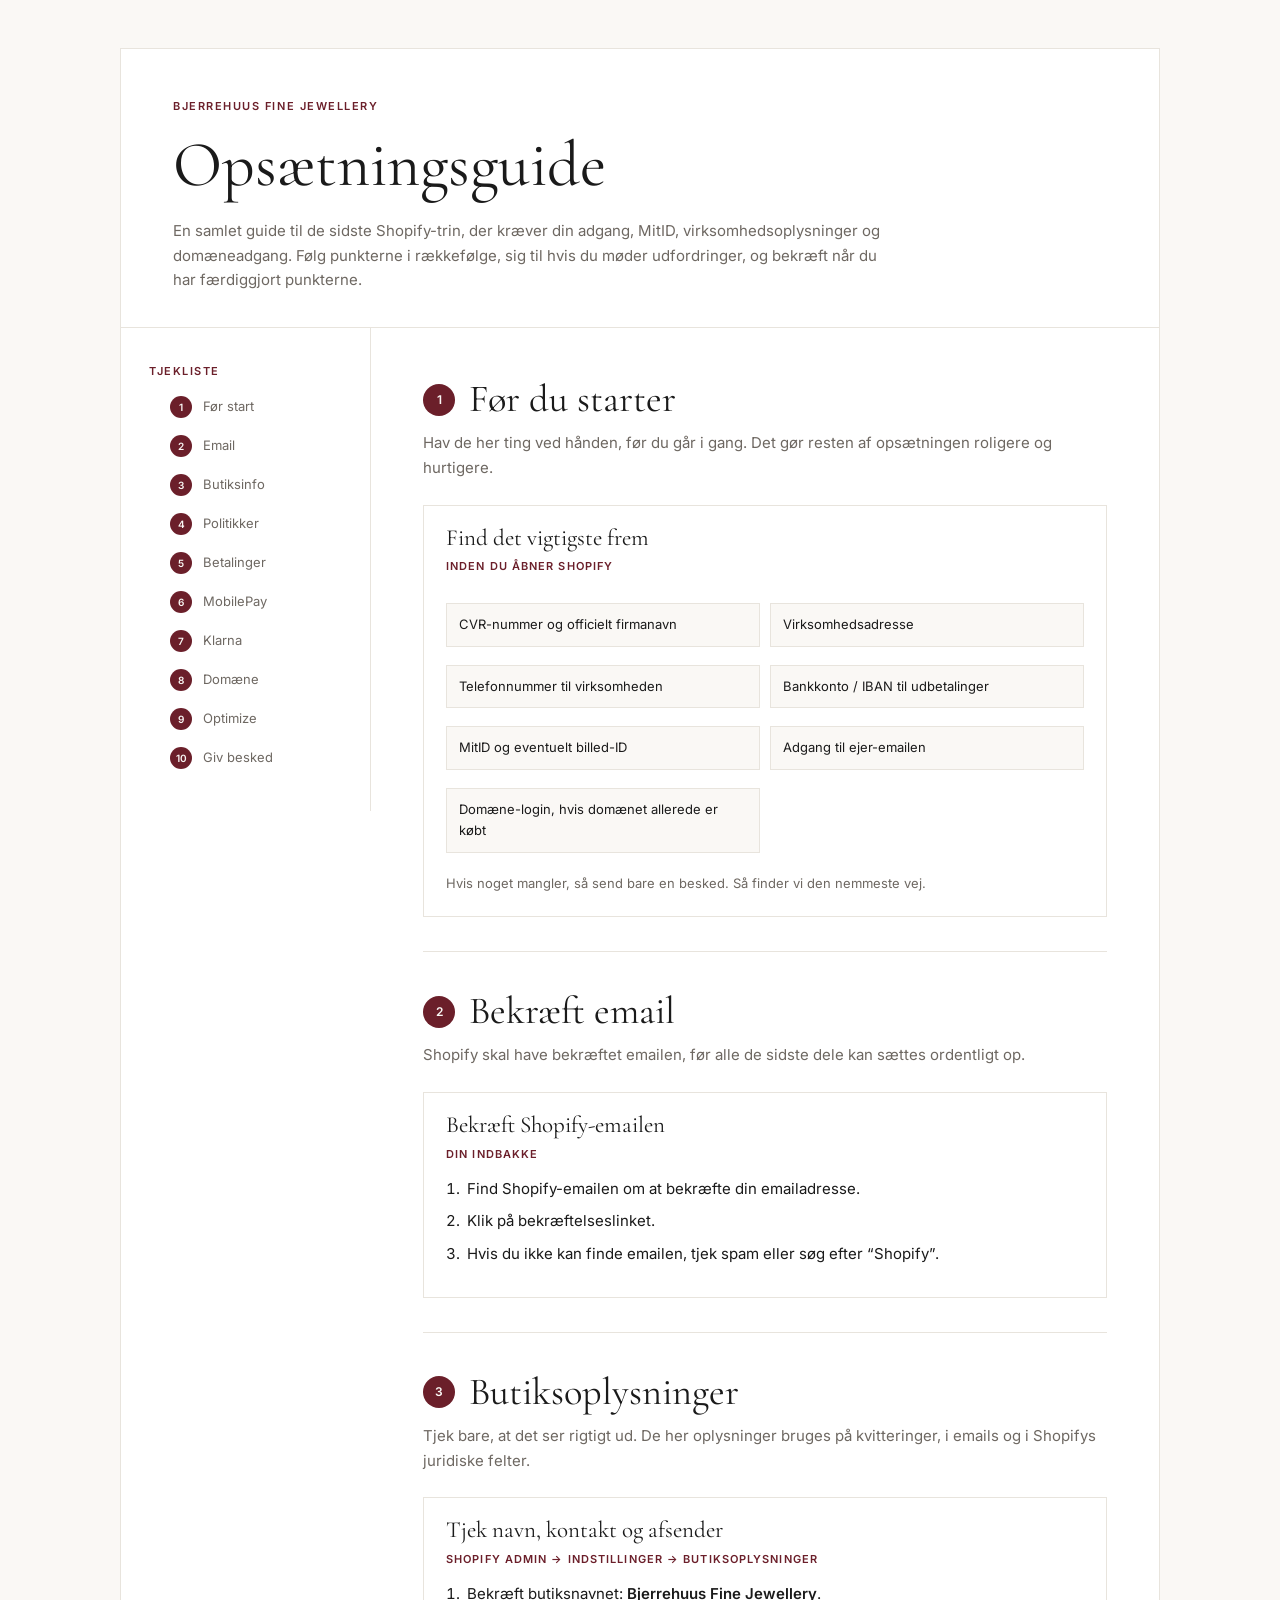
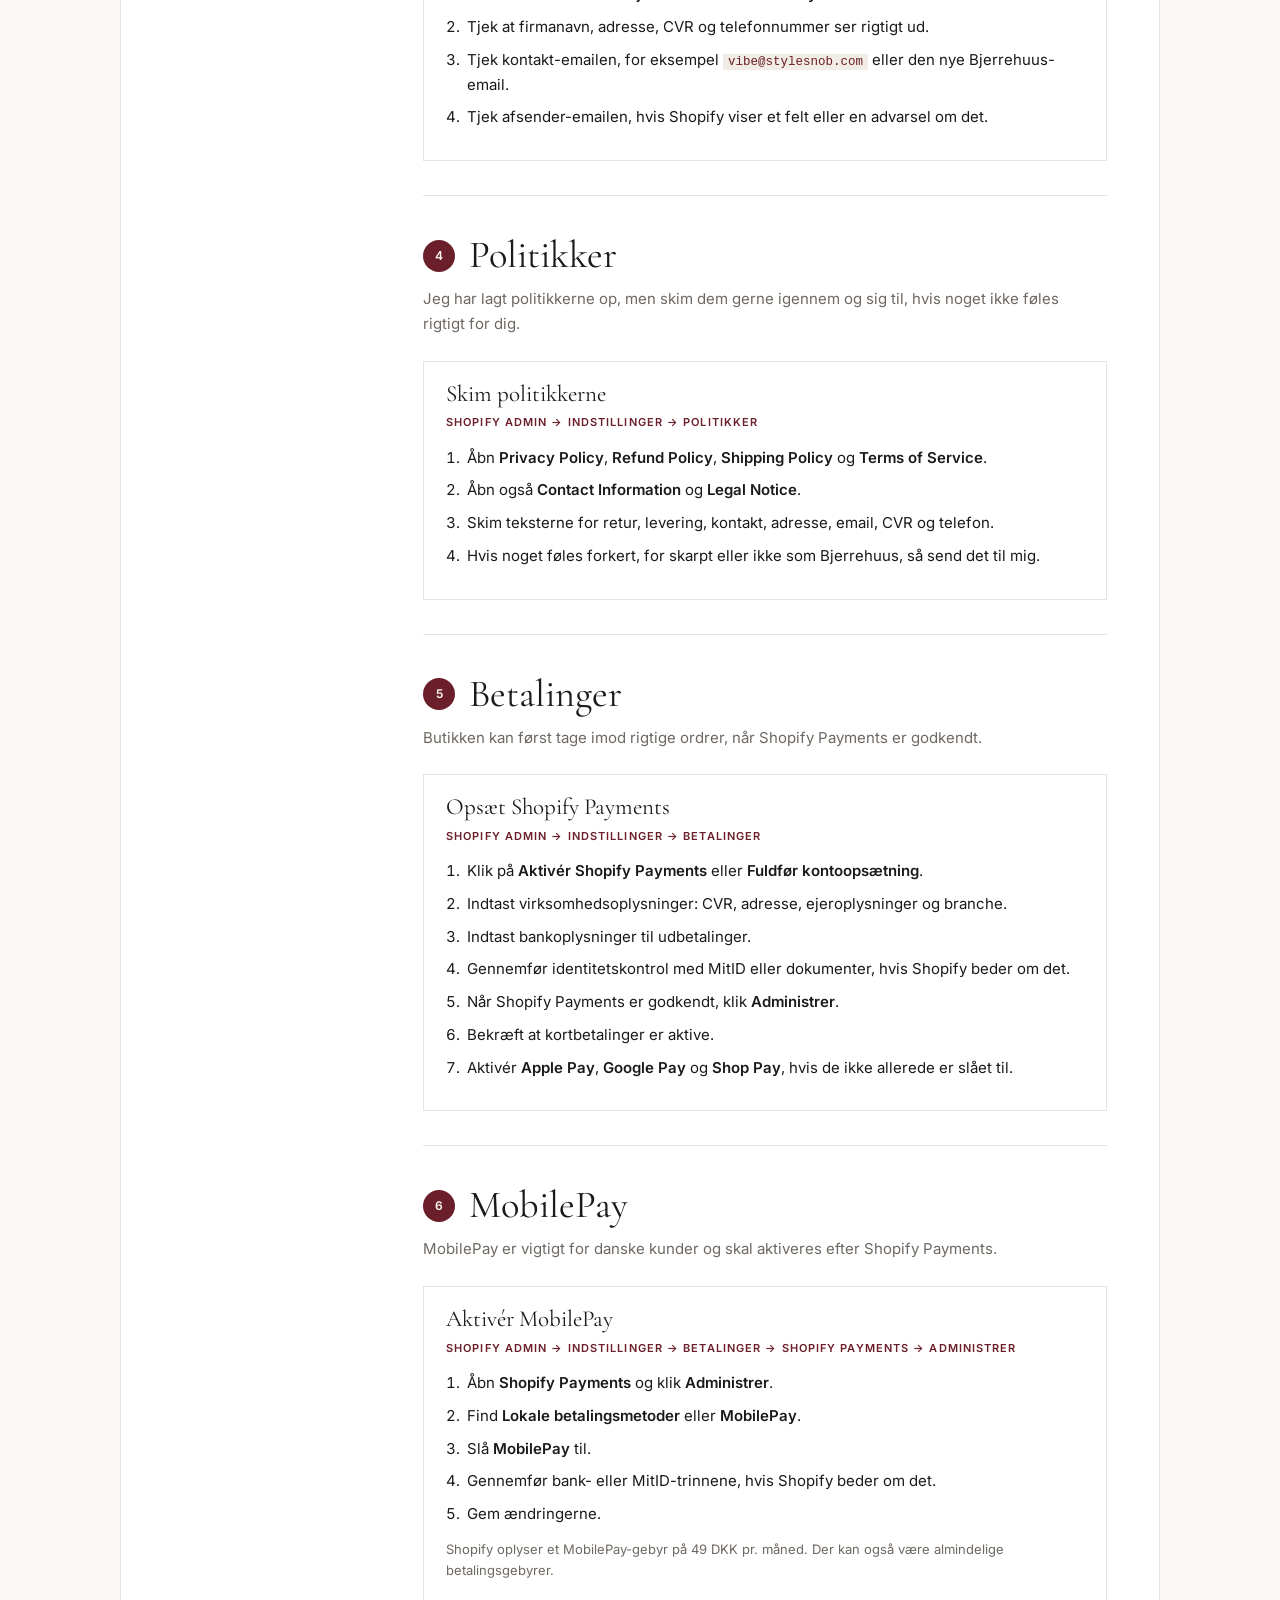
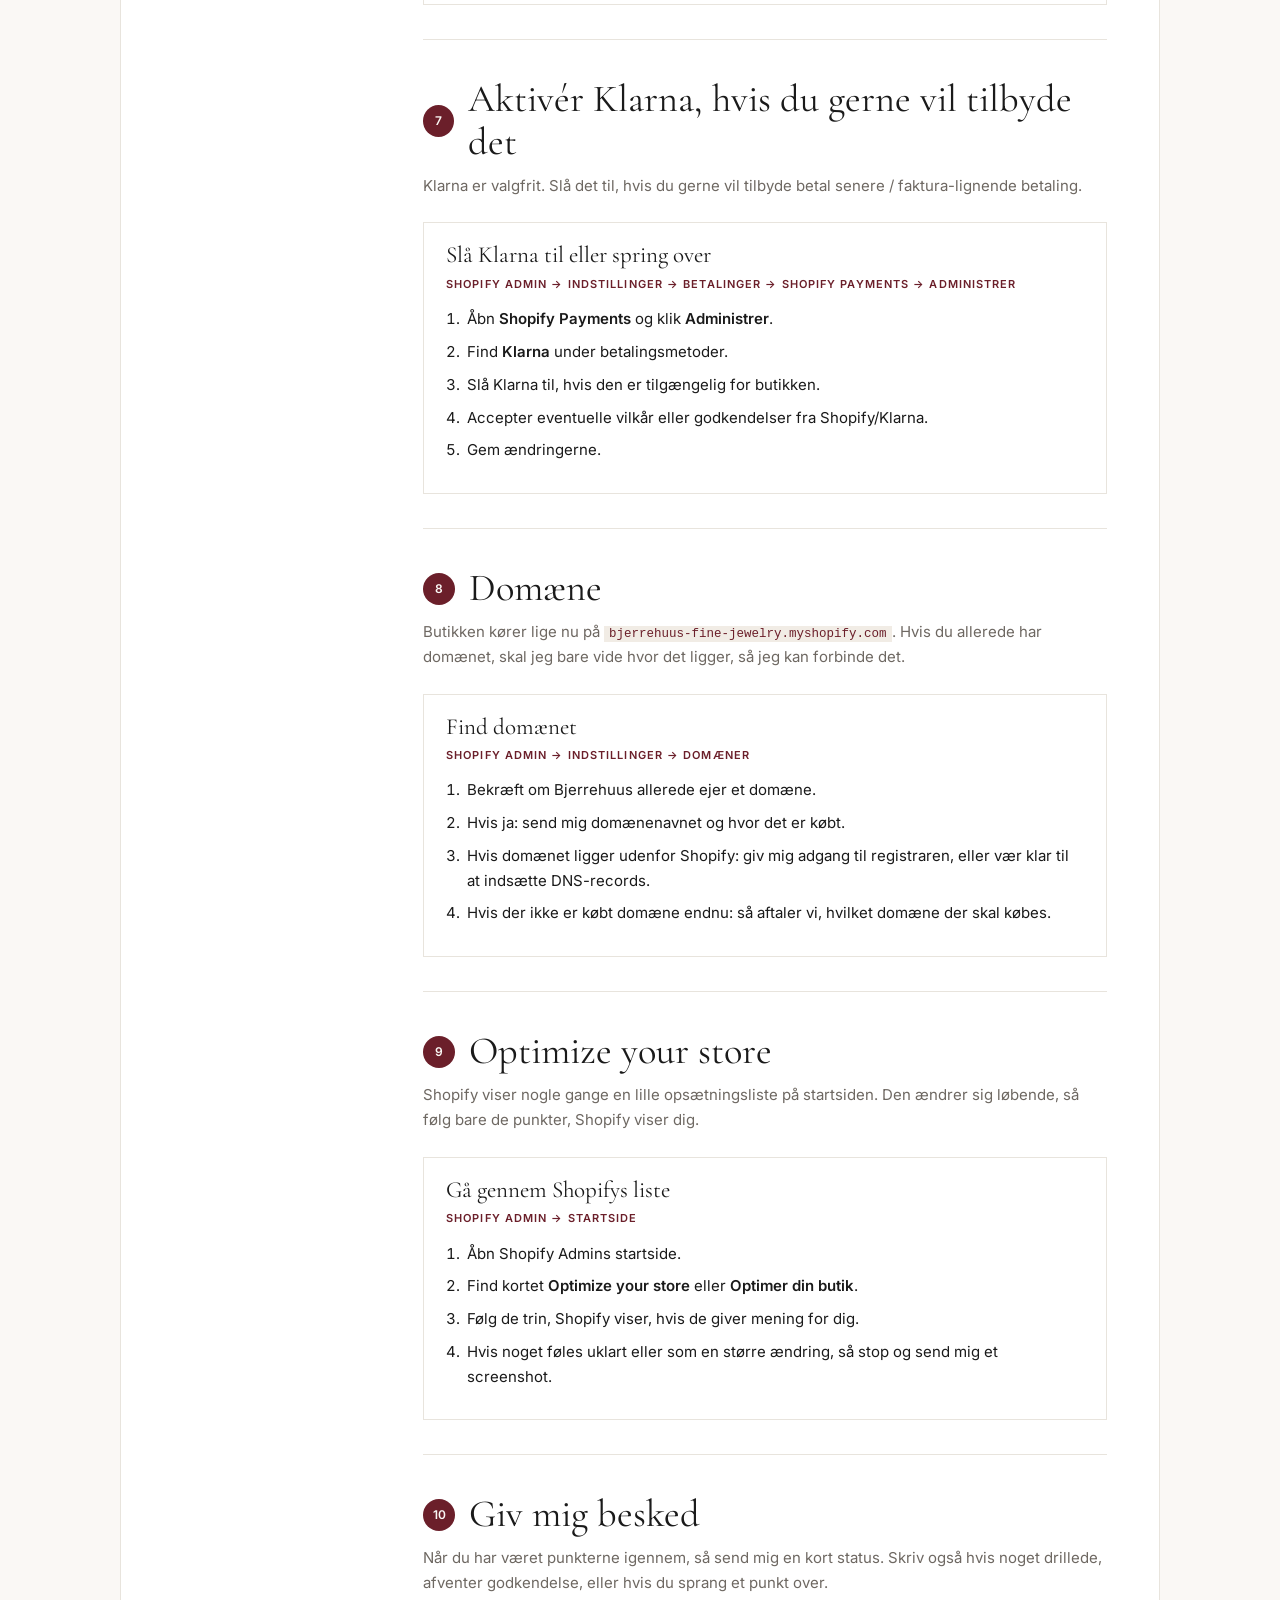
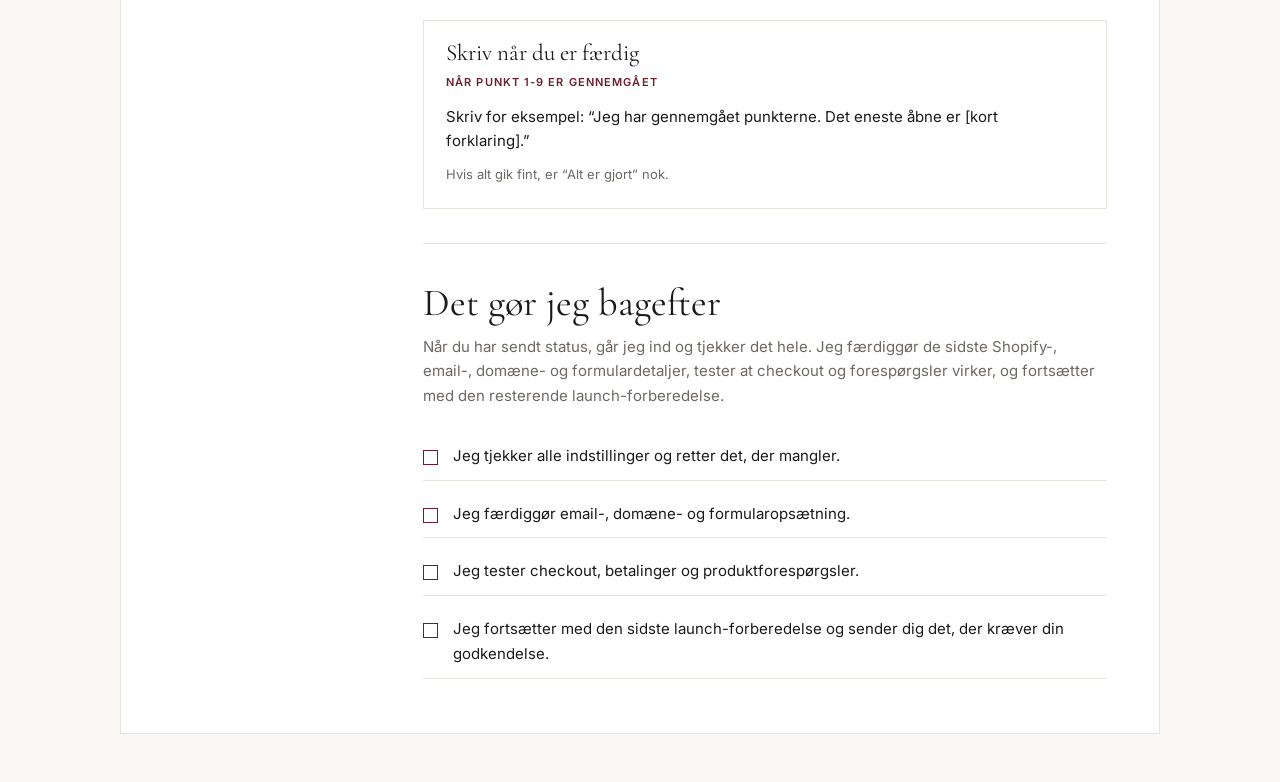
==== client-opsaetningsguide.html @ 72123339 "Add client setup guide page" ====
<!DOCTYPE html>
<html lang="da">
<head>
<meta charset="UTF-8">
<meta name="viewport" content="width=device-width, initial-scale=1.0">
<title>Bjerrehuus Fine Jewellery - Opsætningsguide</title>
<link rel="preconnect" href="https://fonts.googleapis.com">
<link rel="preconnect" href="https://fonts.gstatic.com" crossorigin>
<link href="https://fonts.googleapis.com/css2?family=Cormorant+Garamond:wght@300;400;500&amp;family=Inter:wght@300;400;500;600&amp;display=swap" rel="stylesheet">
<style>
  :root {
    --bg: #FAF8F5;
    --bg-alt: #F1ECE5;
    --surface: #FFFFFF;
    --text: #1A1A1A;
    --muted: #6E6862;
    --accent: #6B1F2A;
    --border: #E8E4DD;
    --font-display: "Cormorant Garamond", Georgia, serif;
    --font-body: "Inter", -apple-system, BlinkMacSystemFont, "Segoe UI", sans-serif;
  }

  * { box-sizing: border-box; margin: 0; padding: 0; }

  html {
    scroll-behavior: smooth;
    -webkit-font-smoothing: antialiased;
    -moz-osx-font-smoothing: grayscale;
  }

  body {
    background: var(--bg);
    color: var(--text);
    font-family: var(--font-body);
    font-size: 15px;
    line-height: 1.65;
    padding: 48px 24px;
  }

  .page {
    max-width: 1040px;
    margin: 0 auto;
    background: var(--surface);
    border: 1px solid var(--border);
  }

  .hero {
    padding: 48px 52px 34px;
    border-bottom: 1px solid var(--border);
  }

  .eyebrow {
    color: var(--accent);
    font-size: 11px;
    font-weight: 600;
    letter-spacing: 0.14em;
    text-transform: uppercase;
    margin-bottom: 14px;
  }

  h1, h2, h3 {
    font-family: var(--font-display);
    font-weight: 400;
    line-height: 1.12;
  }

  h1 {
    max-width: 780px;
    font-size: clamp(2.4rem, 5vw, 4.1rem);
    letter-spacing: 0;
  }

  .subtitle {
    max-width: 720px;
    color: var(--muted);
    font-size: 15px;
    margin-top: 18px;
  }

  .content {
    display: grid;
    grid-template-columns: 250px minmax(0, 1fr);
    align-items: start;
  }

  .sidebar {
    position: sticky;
    top: 18px;
    padding: 34px 28px;
    border-right: 1px solid var(--border);
  }

  .sidebar-title {
    color: var(--accent);
    font-size: 11px;
    font-weight: 600;
    letter-spacing: 0.14em;
    text-transform: uppercase;
    margin-bottom: 16px;
  }

  .nav-list {
    list-style: none;
    display: grid;
    gap: 9px;
  }

  .nav-list a {
    color: var(--muted);
    display: grid;
    grid-template-columns: 24px minmax(0, 1fr);
    gap: 9px;
    align-items: center;
    font-size: 13px;
    text-decoration: none;
  }

  .nav-list a:hover { color: var(--accent); }

  .nav-number {
    width: 22px;
    height: 22px;
    display: inline-flex;
    align-items: center;
    justify-content: center;
    background: var(--accent);
    color: var(--bg);
    font-size: 10px;
    font-weight: 600;
    line-height: 1;
    border-radius: 50%;
  }

  .main {
    padding: 12px 52px 54px;
  }

  .section {
    padding-top: 38px;
  }

  .section + .section {
    border-top: 1px solid var(--border);
    margin-top: 34px;
  }

  .section-heading {
    display: flex;
    align-items: center;
    gap: 14px;
    margin-bottom: 10px;
  }

  h2 {
    font-size: clamp(1.8rem, 3vw, 2.5rem);
    margin-bottom: 10px;
  }

  .section-heading h2 {
    margin-bottom: 0;
  }

  .section-intro {
    max-width: 680px;
    color: var(--muted);
    margin-bottom: 24px;
  }

  .task {
    border: 1px solid var(--border);
    background: var(--surface);
    margin-bottom: 16px;
  }

  .task-header {
    padding: 20px 22px 14px;
  }

  .number {
    width: 32px;
    height: 32px;
    display: inline-flex;
    align-items: center;
    justify-content: center;
    background: var(--accent);
    color: var(--bg);
    font-size: 12px;
    font-weight: 600;
    line-height: 1;
    border-radius: 50%;
  }

  h3 {
    font-size: 23px;
    margin-bottom: 6px;
  }

  .where {
    color: var(--accent);
    font-size: 11px;
    font-weight: 600;
    letter-spacing: 0.1em;
    text-transform: uppercase;
  }

  .task-body {
    padding: 0 22px 22px;
  }

  .task-body p + p {
    margin-top: 10px;
  }

  .prep {
    display: grid;
    grid-template-columns: repeat(2, minmax(0, 1fr));
    gap: 10px;
    list-style: none;
    margin-top: 14px;
  }

  .prep li {
    border: 1px solid var(--border);
    background: var(--bg);
    color: var(--text);
    font-size: 13px;
    padding: 10px 12px;
  }

  ol, ul.steps {
    padding-left: 18px;
  }

  li {
    margin-bottom: 8px;
    padding-left: 3px;
  }

  strong { font-weight: 600; }

  code {
    background: var(--bg-alt);
    color: var(--accent);
    font-family: "SF Mono", "Fira Code", ui-monospace, monospace;
    font-size: 12.5px;
    padding: 1px 5px;
  }

  .quiet-note {
    color: var(--muted);
    font-size: 13px;
    margin-top: 12px;
  }

  .checklist {
    display: grid;
    gap: 10px;
    list-style: none;
  }

  .checklist li {
    border-bottom: 1px solid var(--border);
    margin: 0;
    padding: 11px 0 11px 30px;
    position: relative;
  }

  .checklist li::before {
    content: "";
    position: absolute;
    left: 0;
    top: 17px;
    width: 13px;
    height: 13px;
    border: 1.5px solid var(--accent);
  }

  @media (max-width: 860px) {
    body { padding: 24px 14px; }
    .hero { padding: 34px 24px 28px; }
    .content { display: block; }
    .sidebar {
      position: static;
      border-right: 0;
      border-bottom: 1px solid var(--border);
      padding: 24px;
    }
    .nav-list {
      grid-template-columns: repeat(2, minmax(0, 1fr));
      column-gap: 18px;
    }
    .main { padding: 0 24px 34px; }
    .number {
      width: 28px;
      height: 28px;
    }
    .task-header { padding: 18px 16px 12px; }
    .task-body { padding: 0 16px 18px; }
    .prep { grid-template-columns: 1fr; }
  }

  @media (max-width: 560px) {
    body { padding: 0; }
    .page { border-left: 0; border-right: 0; }
    .hero { padding: 30px 18px 24px; }
    .sidebar { padding: 22px 18px; }
    .main { padding: 0 18px 30px; }
    .nav-list { grid-template-columns: 1fr; }
    .task-body { padding: 0 16px 18px; }
  }

  @media print {
    body {
      background: #fff;
      padding: 0;
    }
    .page {
      border: 0;
    }
    .content {
      display: block;
    }
    .sidebar {
      display: none;
    }
    .main,
    .hero {
      padding-left: 0;
      padding-right: 0;
    }
    .task {
      break-inside: avoid;
    }
  }
</style>
</head>
<body>
<main class="page">
  <header class="hero">
    <p class="eyebrow">Bjerrehuus Fine Jewellery</p>
    <h1>Opsætningsguide</h1>
    <p class="subtitle">En samlet guide til de sidste Shopify-trin, der kræver din adgang, MitID, virksomhedsoplysninger og domæneadgang. Følg punkterne i rækkefølge, sig til hvis du møder udfordringer, og bekræft når du har færdiggjort punkterne.</p>
  </header>

  <div class="content">
    <aside class="sidebar" aria-label="Indhold">
      <p class="sidebar-title">Tjekliste</p>
      <nav>
        <ol class="nav-list">
          <li><a href="#start"><span class="nav-number">1</span><span>Før start</span></a></li>
          <li><a href="#email"><span class="nav-number">2</span><span>Email</span></a></li>
          <li><a href="#details"><span class="nav-number">3</span><span>Butiksinfo</span></a></li>
          <li><a href="#policies"><span class="nav-number">4</span><span>Politikker</span></a></li>
          <li><a href="#payments"><span class="nav-number">5</span><span>Betalinger</span></a></li>
          <li><a href="#mobilepay"><span class="nav-number">6</span><span>MobilePay</span></a></li>
          <li><a href="#klarna"><span class="nav-number">7</span><span>Klarna</span></a></li>
          <li><a href="#domain"><span class="nav-number">8</span><span>Domæne</span></a></li>
          <li><a href="#optimize"><span class="nav-number">9</span><span>Optimize</span></a></li>
          <li><a href="#notify"><span class="nav-number">10</span><span>Giv besked</span></a></li>
        </ol>
      </nav>
    </aside>

    <div class="main">
      <section class="section" id="start">
        <div class="section-heading">
          <span class="number">1</span>
          <h2>Før du starter</h2>
        </div>
        <p class="section-intro">Hav de her ting ved hånden, før du går i gang. Det gør resten af opsætningen roligere og hurtigere.</p>
        <div class="task">
          <div class="task-header">
            <div>
              <h3>Find det vigtigste frem</h3>
              <p class="where">Inden du åbner Shopify</p>
            </div>
          </div>
          <div class="task-body">
            <ul class="prep">
              <li>CVR-nummer og officielt firmanavn</li>
              <li>Virksomhedsadresse</li>
              <li>Telefonnummer til virksomheden</li>
              <li>Bankkonto / IBAN til udbetalinger</li>
              <li>MitID og eventuelt billed-ID</li>
              <li>Adgang til ejer-emailen</li>
              <li>Domæne-login, hvis domænet allerede er købt</li>
            </ul>
            <p class="quiet-note">Hvis noget mangler, så send bare en besked. Så finder vi den nemmeste vej.</p>
          </div>
        </div>
      </section>

      <section class="section" id="email">
        <div class="section-heading">
          <span class="number">2</span>
          <h2>Bekræft email</h2>
        </div>
        <p class="section-intro">Shopify skal have bekræftet emailen, før alle de sidste dele kan sættes ordentligt op.</p>
        <div class="task">
          <div class="task-header">
            <div>
              <h3>Bekræft Shopify-emailen</h3>
              <p class="where">Din indbakke</p>
            </div>
          </div>
          <div class="task-body">
            <ol>
              <li>Find Shopify-emailen om at bekræfte din emailadresse.</li>
              <li>Klik på bekræftelseslinket.</li>
              <li>Hvis du ikke kan finde emailen, tjek spam eller søg efter “Shopify”.</li>
            </ol>
          </div>
        </div>
      </section>

      <section class="section" id="details">
        <div class="section-heading">
          <span class="number">3</span>
          <h2>Butiksoplysninger</h2>
        </div>
        <p class="section-intro">Tjek bare, at det ser rigtigt ud. De her oplysninger bruges på kvitteringer, i emails og i Shopifys juridiske felter.</p>
        <div class="task">
          <div class="task-header">
            <div>
              <h3>Tjek navn, kontakt og afsender</h3>
              <p class="where">Shopify Admin → Indstillinger → Butiksoplysninger</p>
            </div>
          </div>
          <div class="task-body">
            <ol>
              <li>Bekræft butiksnavnet: <strong>Bjerrehuus Fine Jewellery</strong>.</li>
              <li>Tjek at firmanavn, adresse, CVR og telefonnummer ser rigtigt ud.</li>
              <li>Tjek kontakt-emailen, for eksempel <code>vibe@stylesnob.com</code> eller den nye Bjerrehuus-email.</li>
              <li>Tjek afsender-emailen, hvis Shopify viser et felt eller en advarsel om det.</li>
            </ol>
          </div>
        </div>
      </section>

      <section class="section" id="policies">
        <div class="section-heading">
          <span class="number">4</span>
          <h2>Politikker</h2>
        </div>
        <p class="section-intro">Jeg har lagt politikkerne op, men skim dem gerne igennem og sig til, hvis noget ikke føles rigtigt for dig.</p>
        <div class="task">
          <div class="task-header">
            <div>
              <h3>Skim politikkerne</h3>
              <p class="where">Shopify Admin → Indstillinger → Politikker</p>
            </div>
          </div>
          <div class="task-body">
            <ol>
              <li>Åbn <strong>Privacy Policy</strong>, <strong>Refund Policy</strong>, <strong>Shipping Policy</strong> og <strong>Terms of Service</strong>.</li>
              <li>Åbn også <strong>Contact Information</strong> og <strong>Legal Notice</strong>.</li>
              <li>Skim teksterne for retur, levering, kontakt, adresse, email, CVR og telefon.</li>
              <li>Hvis noget føles forkert, for skarpt eller ikke som Bjerrehuus, så send det til mig.</li>
            </ol>
          </div>
        </div>
      </section>

      <section class="section" id="payments">
        <div class="section-heading">
          <span class="number">5</span>
          <h2>Betalinger</h2>
        </div>
        <p class="section-intro">Butikken kan først tage imod rigtige ordrer, når Shopify Payments er godkendt.</p>
        <div class="task">
          <div class="task-header">
            <div>
              <h3>Opsæt Shopify Payments</h3>
              <p class="where">Shopify Admin → Indstillinger → Betalinger</p>
            </div>
          </div>
          <div class="task-body">
            <ol>
              <li>Klik på <strong>Aktivér Shopify Payments</strong> eller <strong>Fuldfør kontoopsætning</strong>.</li>
              <li>Indtast virksomhedsoplysninger: CVR, adresse, ejeroplysninger og branche.</li>
              <li>Indtast bankoplysninger til udbetalinger.</li>
              <li>Gennemfør identitetskontrol med MitID eller dokumenter, hvis Shopify beder om det.</li>
              <li>Når Shopify Payments er godkendt, klik <strong>Administrer</strong>.</li>
              <li>Bekræft at kortbetalinger er aktive.</li>
              <li>Aktivér <strong>Apple Pay</strong>, <strong>Google Pay</strong> og <strong>Shop Pay</strong>, hvis de ikke allerede er slået til.</li>
            </ol>
          </div>
        </div>
      </section>

      <section class="section" id="mobilepay">
        <div class="section-heading">
          <span class="number">6</span>
          <h2>MobilePay</h2>
        </div>
        <p class="section-intro">MobilePay er vigtigt for danske kunder og skal aktiveres efter Shopify Payments.</p>
        <div class="task">
          <div class="task-header">
            <div>
              <h3>Aktivér MobilePay</h3>
              <p class="where">Shopify Admin → Indstillinger → Betalinger → Shopify Payments → Administrer</p>
            </div>
          </div>
          <div class="task-body">
            <ol>
              <li>Åbn <strong>Shopify Payments</strong> og klik <strong>Administrer</strong>.</li>
              <li>Find <strong>Lokale betalingsmetoder</strong> eller <strong>MobilePay</strong>.</li>
              <li>Slå <strong>MobilePay</strong> til.</li>
              <li>Gennemfør bank- eller MitID-trinnene, hvis Shopify beder om det.</li>
              <li>Gem ændringerne.</li>
            </ol>
            <p class="quiet-note">Shopify oplyser et MobilePay-gebyr på 49 DKK pr. måned. Der kan også være almindelige betalingsgebyrer.</p>
          </div>
        </div>
      </section>

      <section class="section" id="klarna">
        <div class="section-heading">
          <span class="number">7</span>
          <h2>Aktivér Klarna, hvis du gerne vil tilbyde det</h2>
        </div>
        <p class="section-intro">Klarna er valgfrit. Slå det til, hvis du gerne vil tilbyde betal senere / faktura-lignende betaling.</p>
        <div class="task">
          <div class="task-header">
            <div>
              <h3>Slå Klarna til eller spring over</h3>
              <p class="where">Shopify Admin → Indstillinger → Betalinger → Shopify Payments → Administrer</p>
            </div>
          </div>
          <div class="task-body">
            <ol>
              <li>Åbn <strong>Shopify Payments</strong> og klik <strong>Administrer</strong>.</li>
              <li>Find <strong>Klarna</strong> under betalingsmetoder.</li>
              <li>Slå Klarna til, hvis den er tilgængelig for butikken.</li>
              <li>Accepter eventuelle vilkår eller godkendelser fra Shopify/Klarna.</li>
              <li>Gem ændringerne.</li>
            </ol>
          </div>
        </div>
      </section>

      <section class="section" id="domain">
        <div class="section-heading">
          <span class="number">8</span>
          <h2>Domæne</h2>
        </div>
        <p class="section-intro">Butikken kører lige nu på <code>bjerrehuus-fine-jewelry.myshopify.com</code>. Hvis du allerede har domænet, skal jeg bare vide hvor det ligger, så jeg kan forbinde det.</p>
        <div class="task">
          <div class="task-header">
            <div>
              <h3>Find domænet</h3>
              <p class="where">Shopify Admin → Indstillinger → Domæner</p>
            </div>
          </div>
          <div class="task-body">
            <ol>
              <li>Bekræft om Bjerrehuus allerede ejer et domæne.</li>
              <li>Hvis ja: send mig domænenavnet og hvor det er købt.</li>
              <li>Hvis domænet ligger udenfor Shopify: giv mig adgang til registraren, eller vær klar til at indsætte DNS-records.</li>
              <li>Hvis der ikke er købt domæne endnu: så aftaler vi, hvilket domæne der skal købes.</li>
            </ol>
          </div>
        </div>
      </section>

      <section class="section" id="optimize">
        <div class="section-heading">
          <span class="number">9</span>
          <h2>Optimize your store</h2>
        </div>
        <p class="section-intro">Shopify viser nogle gange en lille opsætningsliste på startsiden. Den ændrer sig løbende, så følg bare de punkter, Shopify viser dig.</p>
        <div class="task">
          <div class="task-header">
            <div>
              <h3>Gå gennem Shopifys liste</h3>
              <p class="where">Shopify Admin → Startside</p>
            </div>
          </div>
          <div class="task-body">
            <ol>
              <li>Åbn Shopify Admins startside.</li>
              <li>Find kortet <strong>Optimize your store</strong> eller <strong>Optimer din butik</strong>.</li>
              <li>Følg de trin, Shopify viser, hvis de giver mening for dig.</li>
              <li>Hvis noget føles uklart eller som en større ændring, så stop og send mig et screenshot.</li>
            </ol>
          </div>
        </div>
      </section>

      <section class="section" id="notify">
        <div class="section-heading">
          <span class="number">10</span>
          <h2>Giv mig besked</h2>
        </div>
        <p class="section-intro">Når du har været punkterne igennem, så send mig en kort status. Skriv også hvis noget drillede, afventer godkendelse, eller hvis du sprang et punkt over.</p>
        <div class="task">
          <div class="task-header">
            <div>
              <h3>Skriv når du er færdig</h3>
              <p class="where">Når punkt 1-9 er gennemgået</p>
            </div>
          </div>
          <div class="task-body">
            <p>Skriv for eksempel: “Jeg har gennemgået punkterne. Det eneste åbne er [kort forklaring].”</p>
            <p class="quiet-note">Hvis alt gik fint, er “Alt er gjort” nok.</p>
          </div>
        </div>
      </section>

      <section class="section" id="patrick">
        <h2>Det gør jeg bagefter</h2>
        <p class="section-intro">Når du har sendt status, går jeg ind og tjekker det hele. Jeg færdiggør de sidste Shopify-, email-, domæne- og formulardetaljer, tester at checkout og forespørgsler virker, og fortsætter med den resterende launch-forberedelse.</p>
        <ul class="checklist">
          <li>Jeg tjekker alle indstillinger og retter det, der mangler.</li>
          <li>Jeg færdiggør email-, domæne- og formularopsætning.</li>
          <li>Jeg tester checkout, betalinger og produktforespørgsler.</li>
          <li>Jeg fortsætter med den sidste launch-forberedelse og sender dig det, der kræver din godkendelse.</li>
        </ul>
      </section>
    </div>
  </div>
</main>
</body>
</html>
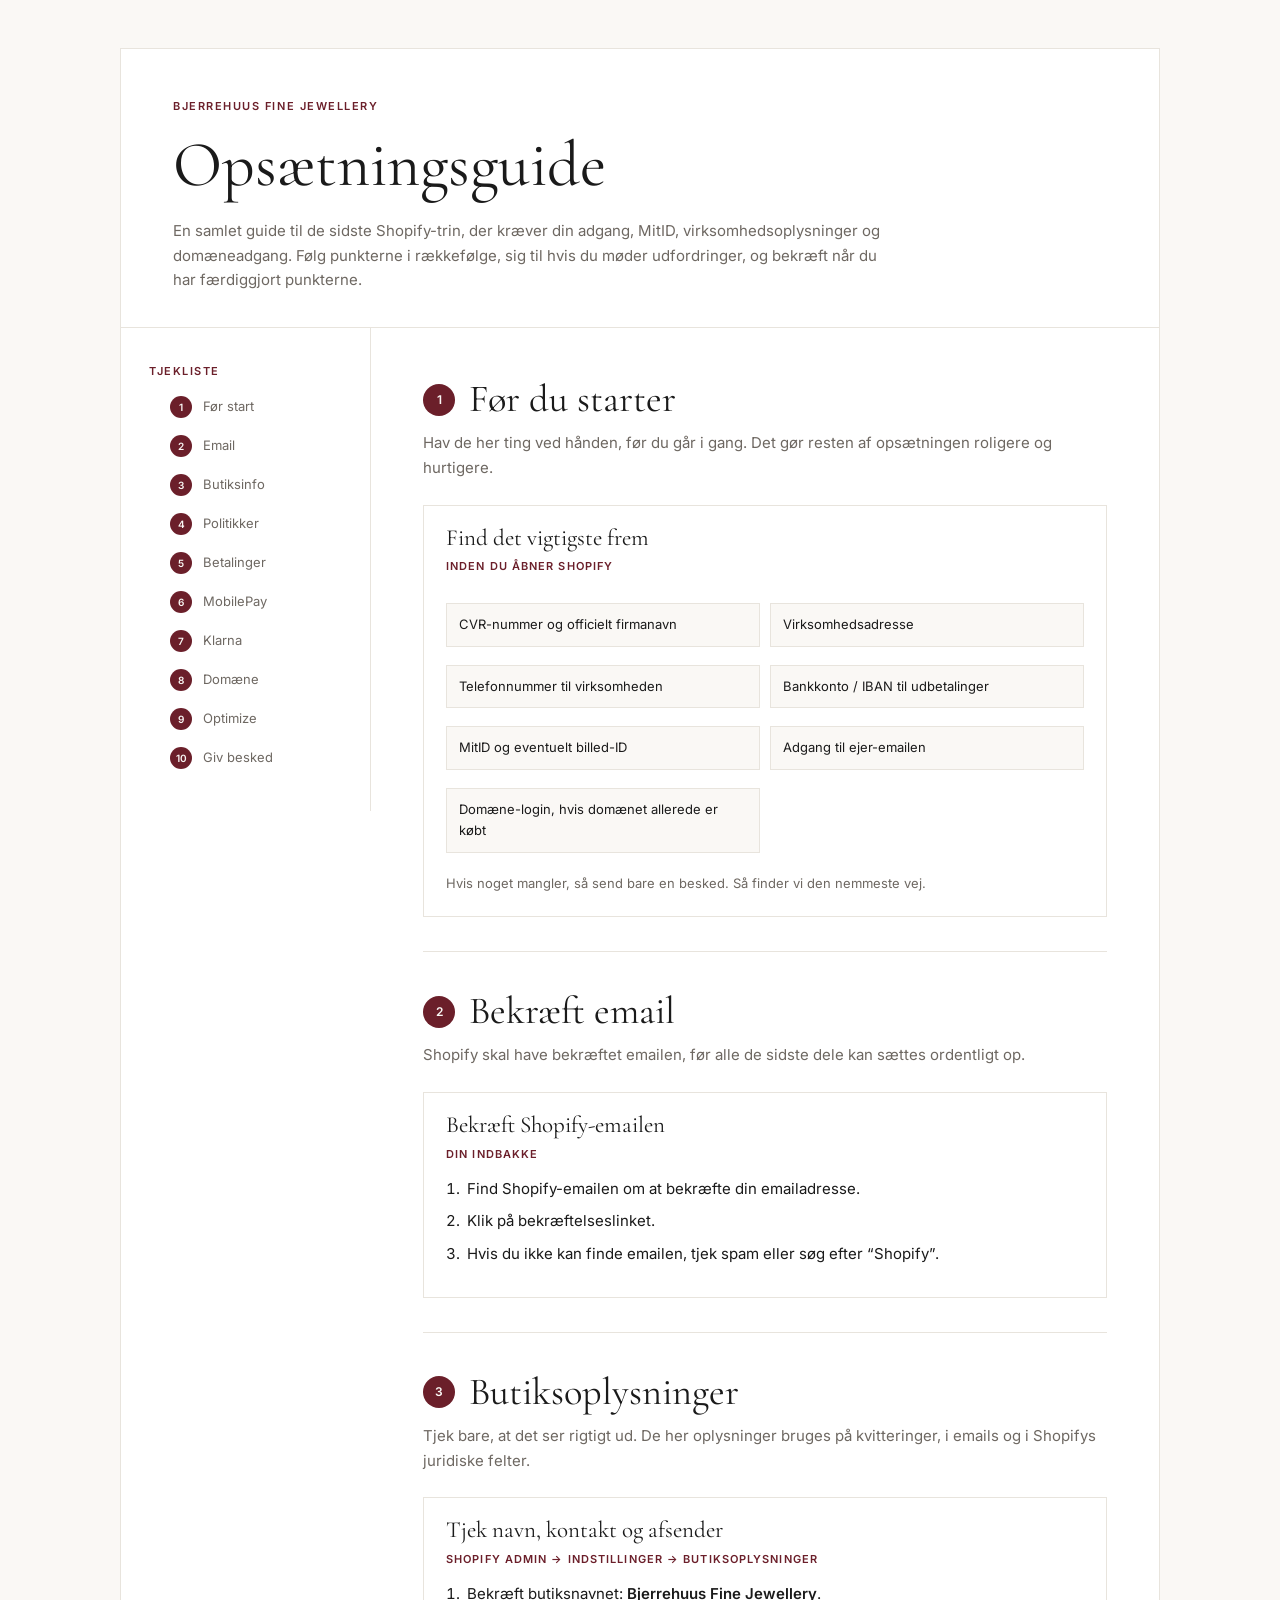
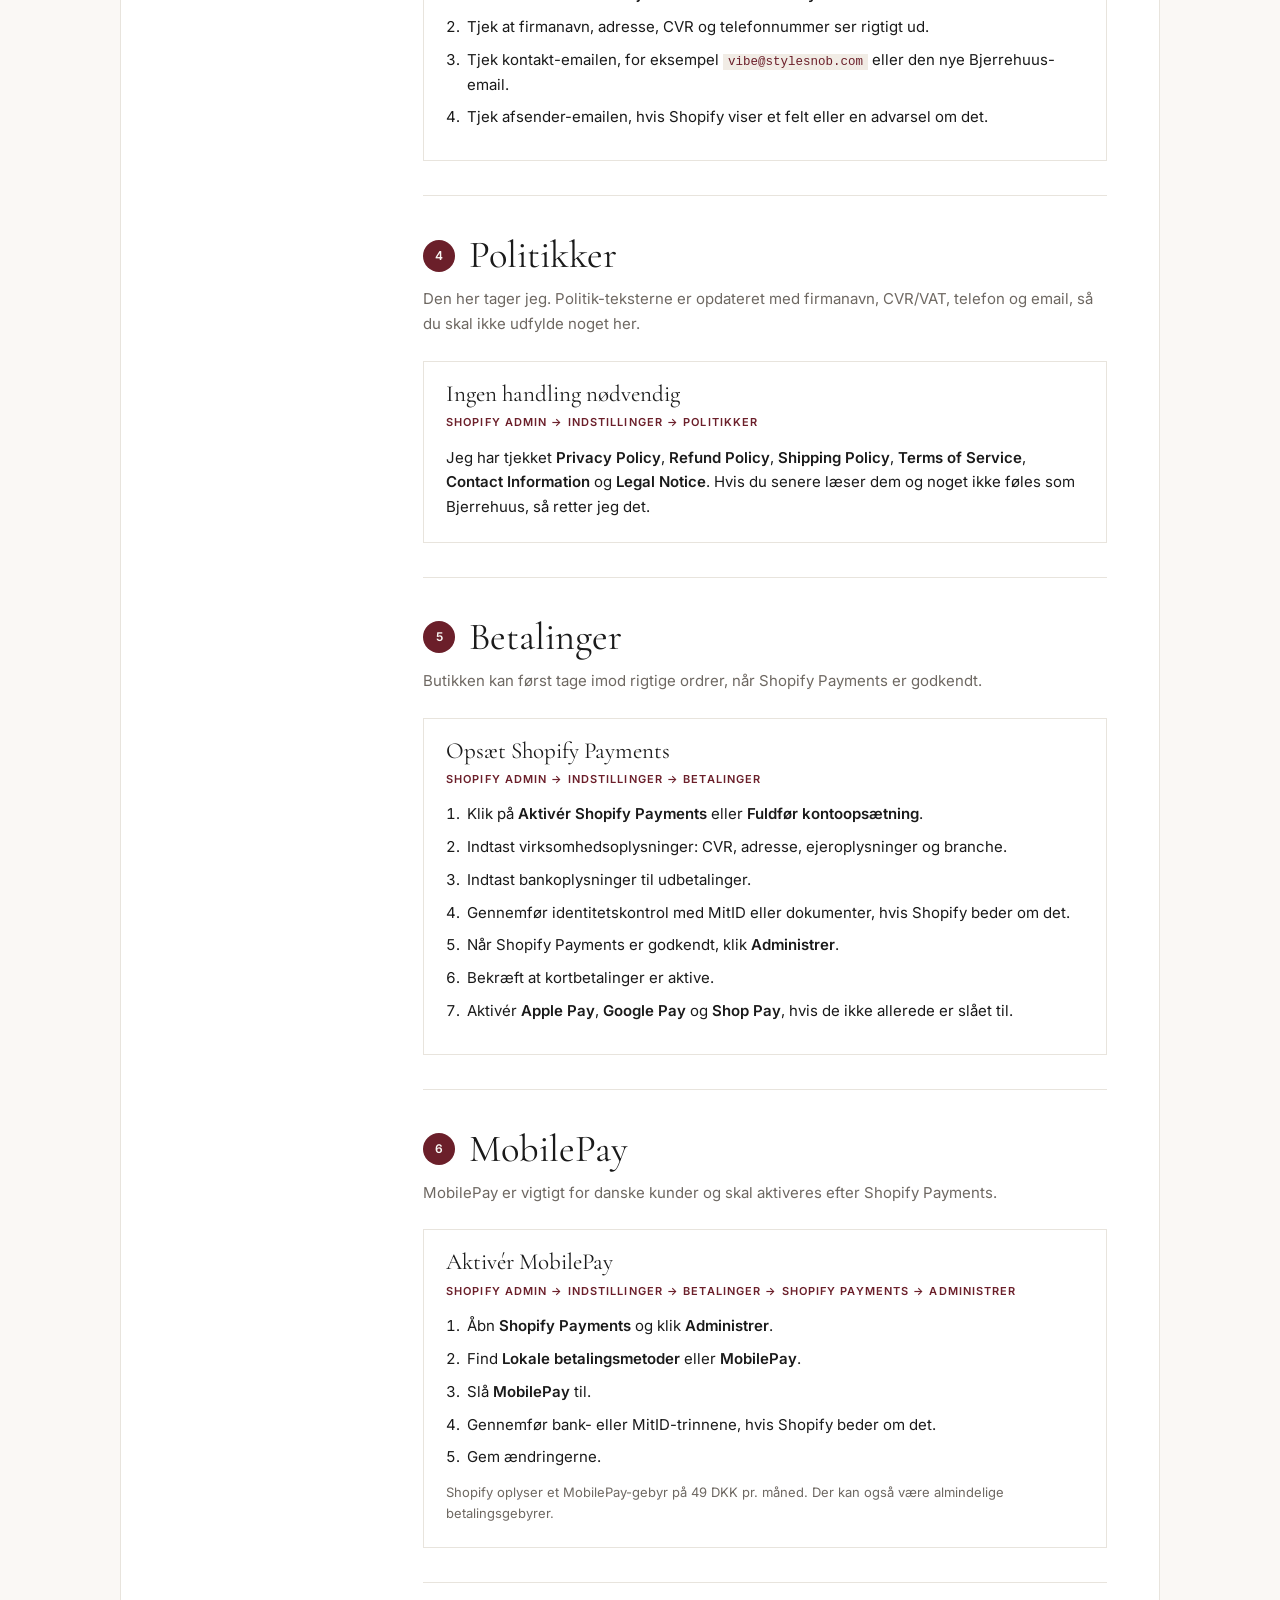
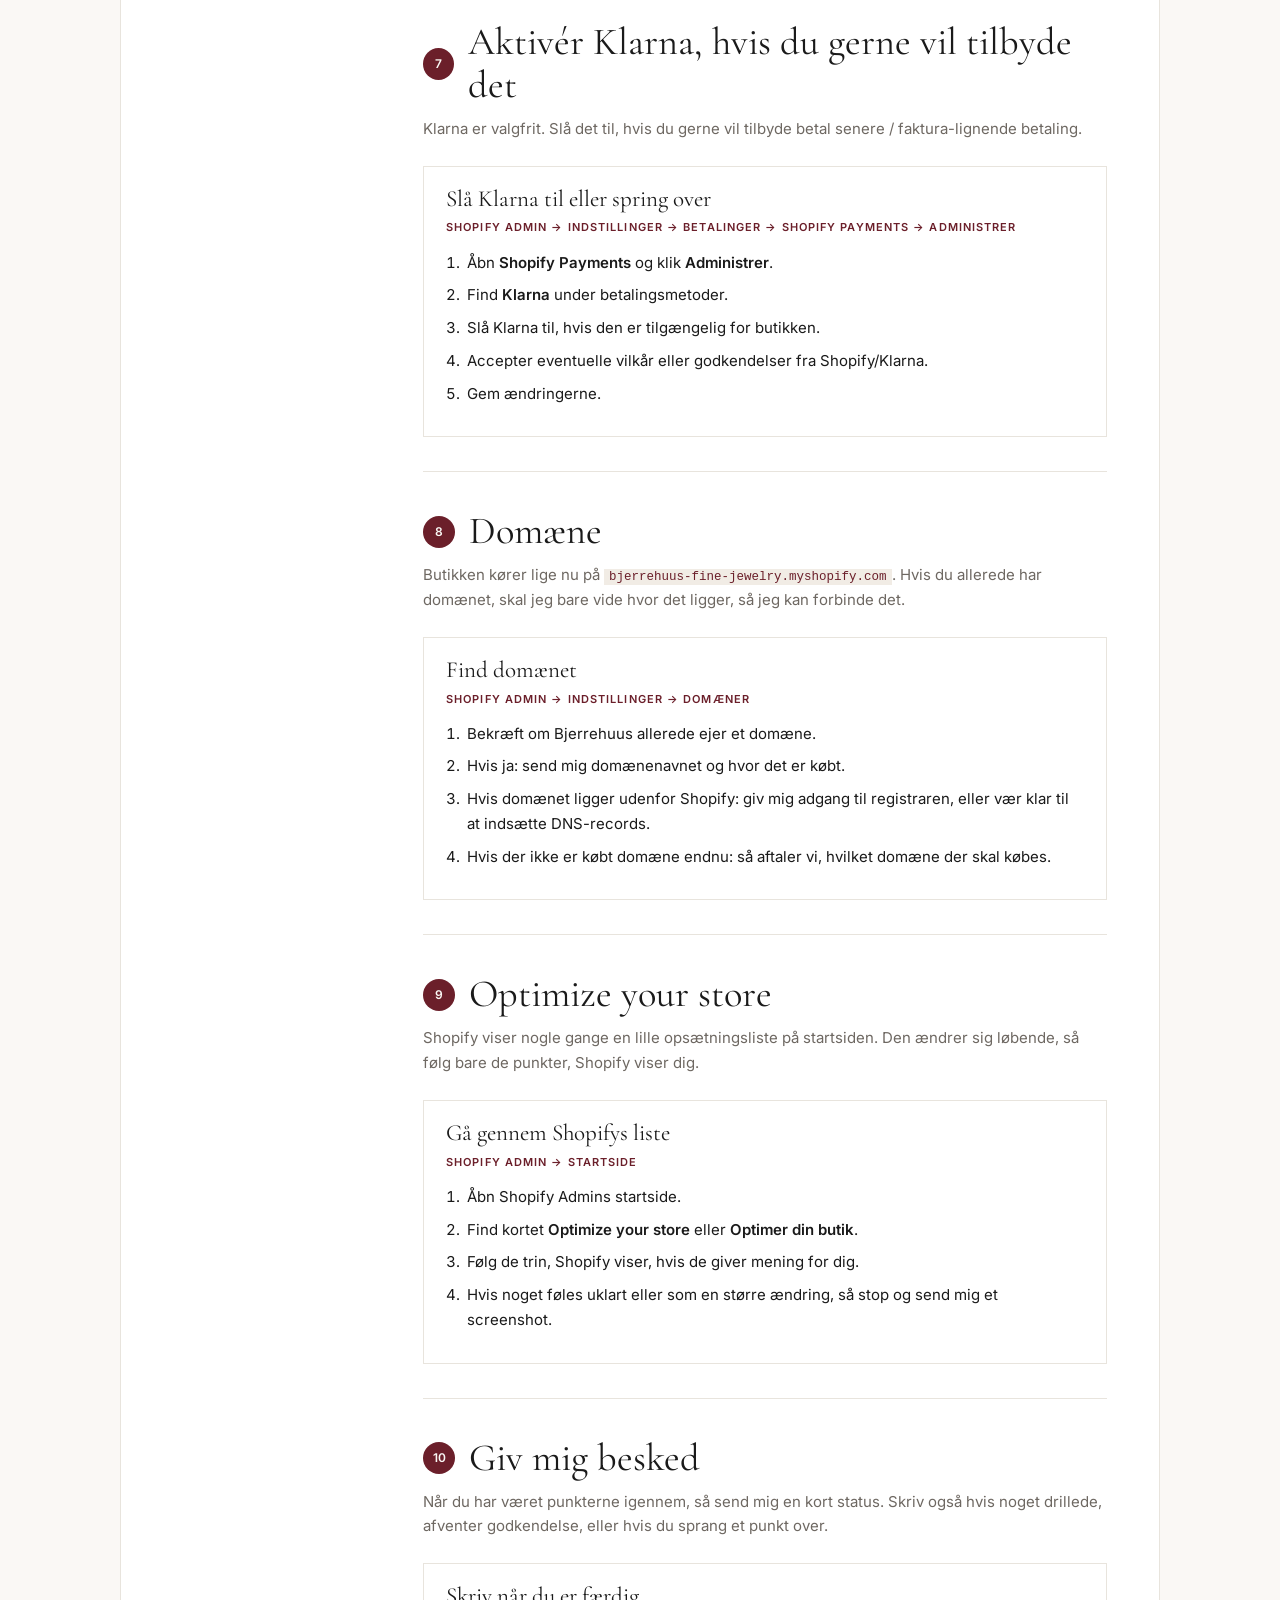
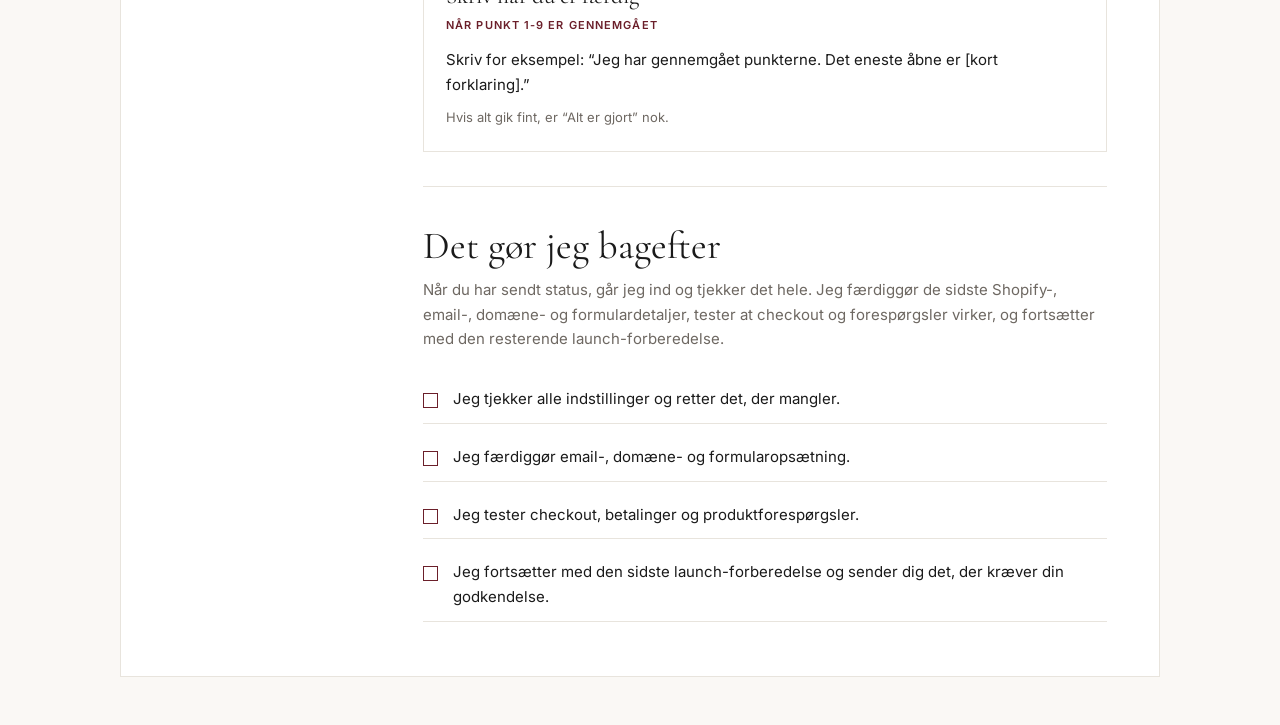
==== commit fba79720: "Update client guide policy wording" ====
--- a/client-opsaetningsguide.html
+++ b/client-opsaetningsguide.html
@@ -442,21 +442,16 @@
           <span class="number">4</span>
           <h2>Politikker</h2>
         </div>
-        <p class="section-intro">Jeg har lagt politikkerne op, men skim dem gerne igennem og sig til, hvis noget ikke føles rigtigt for dig.</p>
-        <div class="task">
-          <div class="task-header">
-            <div>
-              <h3>Skim politikkerne</h3>
+        <p class="section-intro">Den her tager jeg. Politik-teksterne er opdateret med firmanavn, CVR/VAT, telefon og email, så du skal ikke udfylde noget her.</p>
+        <div class="task">
+          <div class="task-header">
+            <div>
+              <h3>Ingen handling nødvendig</h3>
               <p class="where">Shopify Admin → Indstillinger → Politikker</p>
             </div>
           </div>
           <div class="task-body">
-            <ol>
-              <li>Åbn <strong>Privacy Policy</strong>, <strong>Refund Policy</strong>, <strong>Shipping Policy</strong> og <strong>Terms of Service</strong>.</li>
-              <li>Åbn også <strong>Contact Information</strong> og <strong>Legal Notice</strong>.</li>
-              <li>Skim teksterne for retur, levering, kontakt, adresse, email, CVR og telefon.</li>
-              <li>Hvis noget føles forkert, for skarpt eller ikke som Bjerrehuus, så send det til mig.</li>
-            </ol>
+            <p>Jeg har tjekket <strong>Privacy Policy</strong>, <strong>Refund Policy</strong>, <strong>Shipping Policy</strong>, <strong>Terms of Service</strong>, <strong>Contact Information</strong> og <strong>Legal Notice</strong>. Hvis du senere læser dem og noget ikke føles som Bjerrehuus, så retter jeg det.</p>
           </div>
         </div>
       </section>
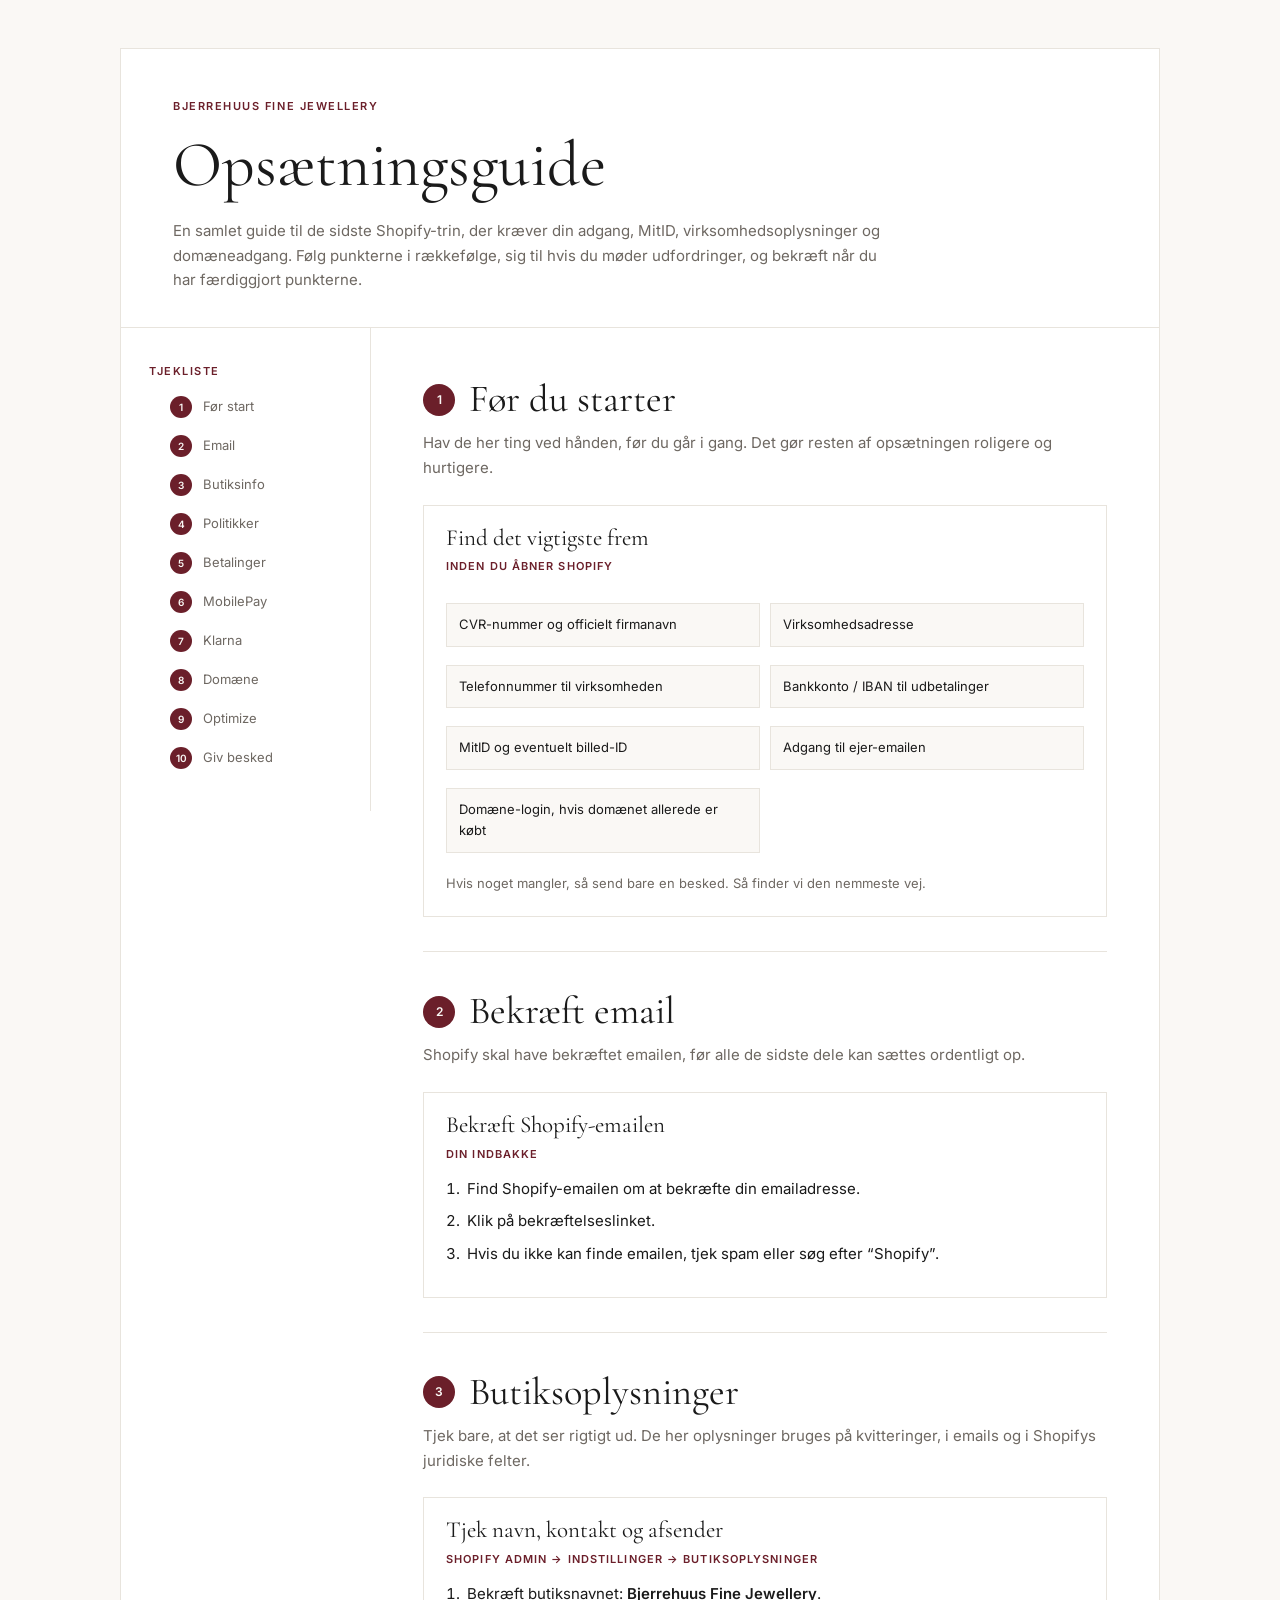
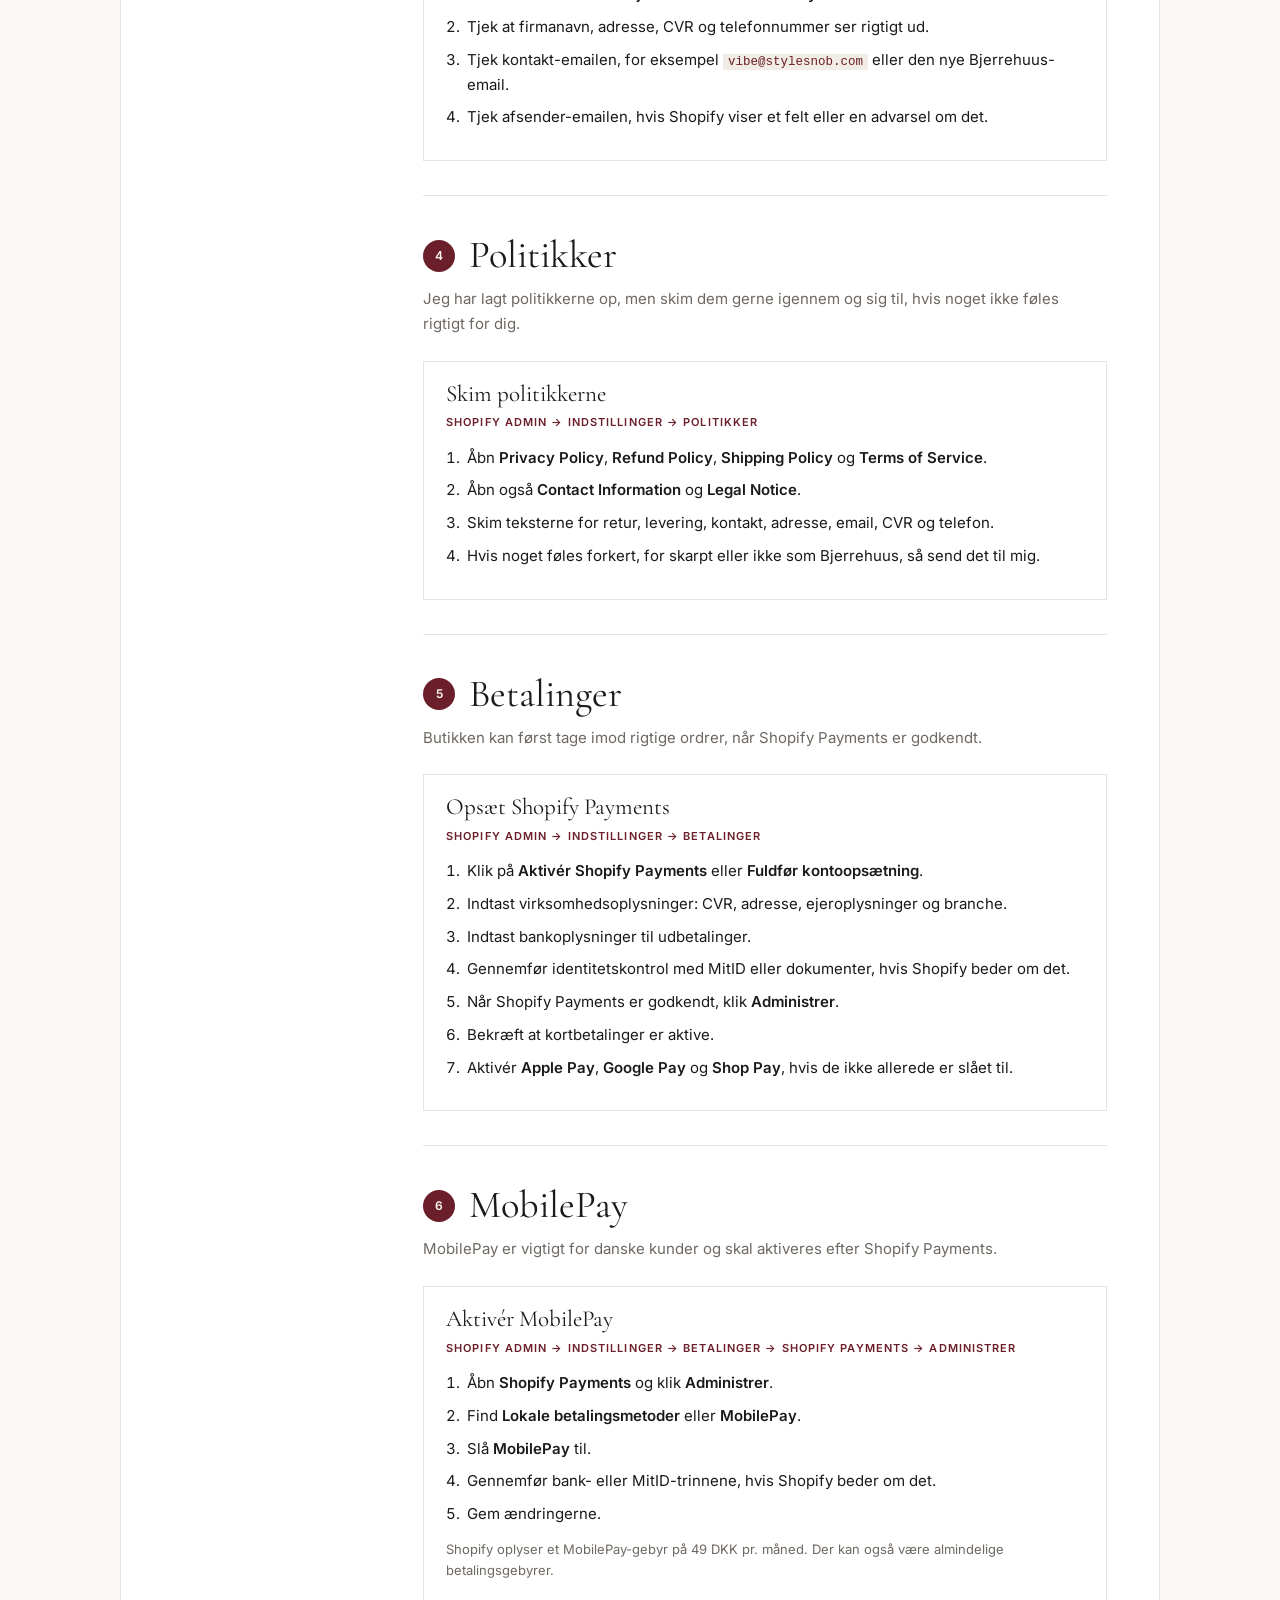
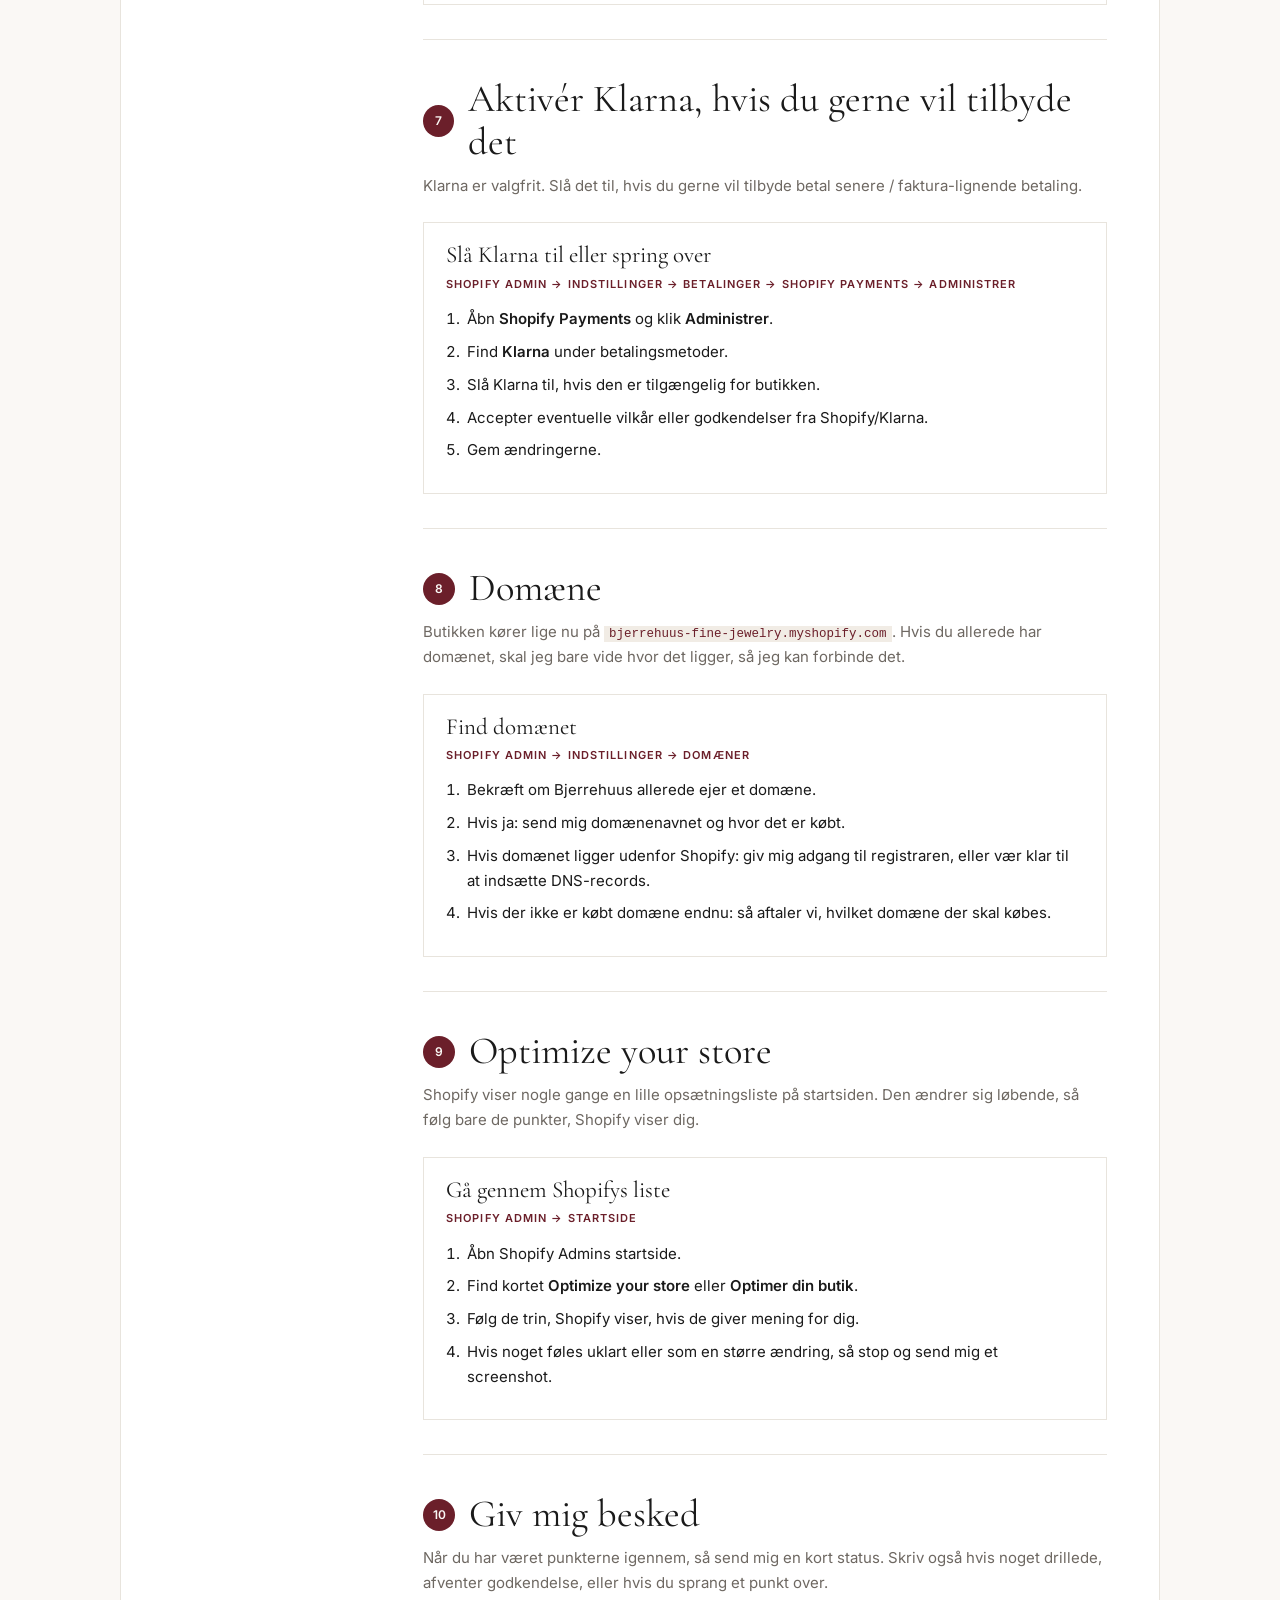
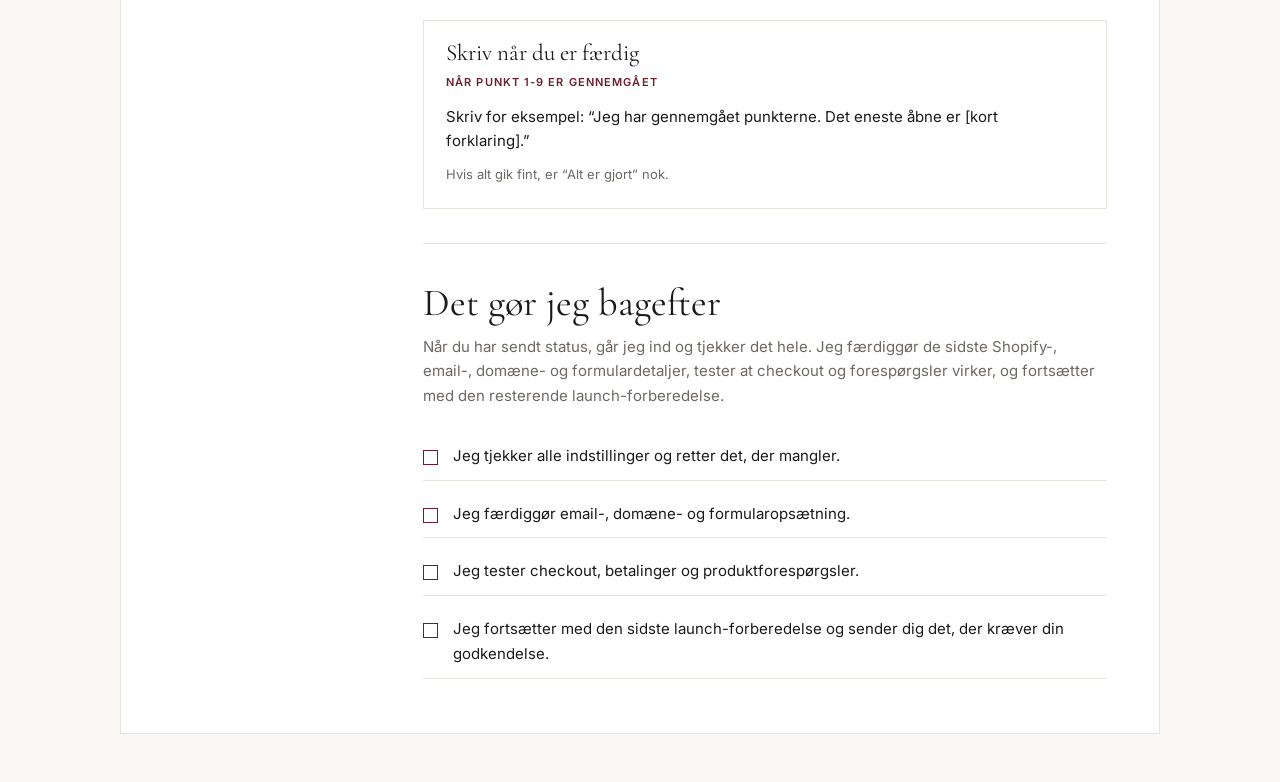
==== commit 6918875c: "Restore setup guide policy review step" ====
--- a/client-opsaetningsguide.html
+++ b/client-opsaetningsguide.html
@@ -442,16 +442,21 @@
           <span class="number">4</span>
           <h2>Politikker</h2>
         </div>
-        <p class="section-intro">Den her tager jeg. Politik-teksterne er opdateret med firmanavn, CVR/VAT, telefon og email, så du skal ikke udfylde noget her.</p>
-        <div class="task">
-          <div class="task-header">
-            <div>
-              <h3>Ingen handling nødvendig</h3>
+        <p class="section-intro">Jeg har lagt politikkerne op, men skim dem gerne igennem og sig til, hvis noget ikke føles rigtigt for dig.</p>
+        <div class="task">
+          <div class="task-header">
+            <div>
+              <h3>Skim politikkerne</h3>
               <p class="where">Shopify Admin → Indstillinger → Politikker</p>
             </div>
           </div>
           <div class="task-body">
-            <p>Jeg har tjekket <strong>Privacy Policy</strong>, <strong>Refund Policy</strong>, <strong>Shipping Policy</strong>, <strong>Terms of Service</strong>, <strong>Contact Information</strong> og <strong>Legal Notice</strong>. Hvis du senere læser dem og noget ikke føles som Bjerrehuus, så retter jeg det.</p>
+            <ol>
+              <li>Åbn <strong>Privacy Policy</strong>, <strong>Refund Policy</strong>, <strong>Shipping Policy</strong> og <strong>Terms of Service</strong>.</li>
+              <li>Åbn også <strong>Contact Information</strong> og <strong>Legal Notice</strong>.</li>
+              <li>Skim teksterne for retur, levering, kontakt, adresse, email, CVR og telefon.</li>
+              <li>Hvis noget føles forkert, for skarpt eller ikke som Bjerrehuus, så send det til mig.</li>
+            </ol>
           </div>
         </div>
       </section>
